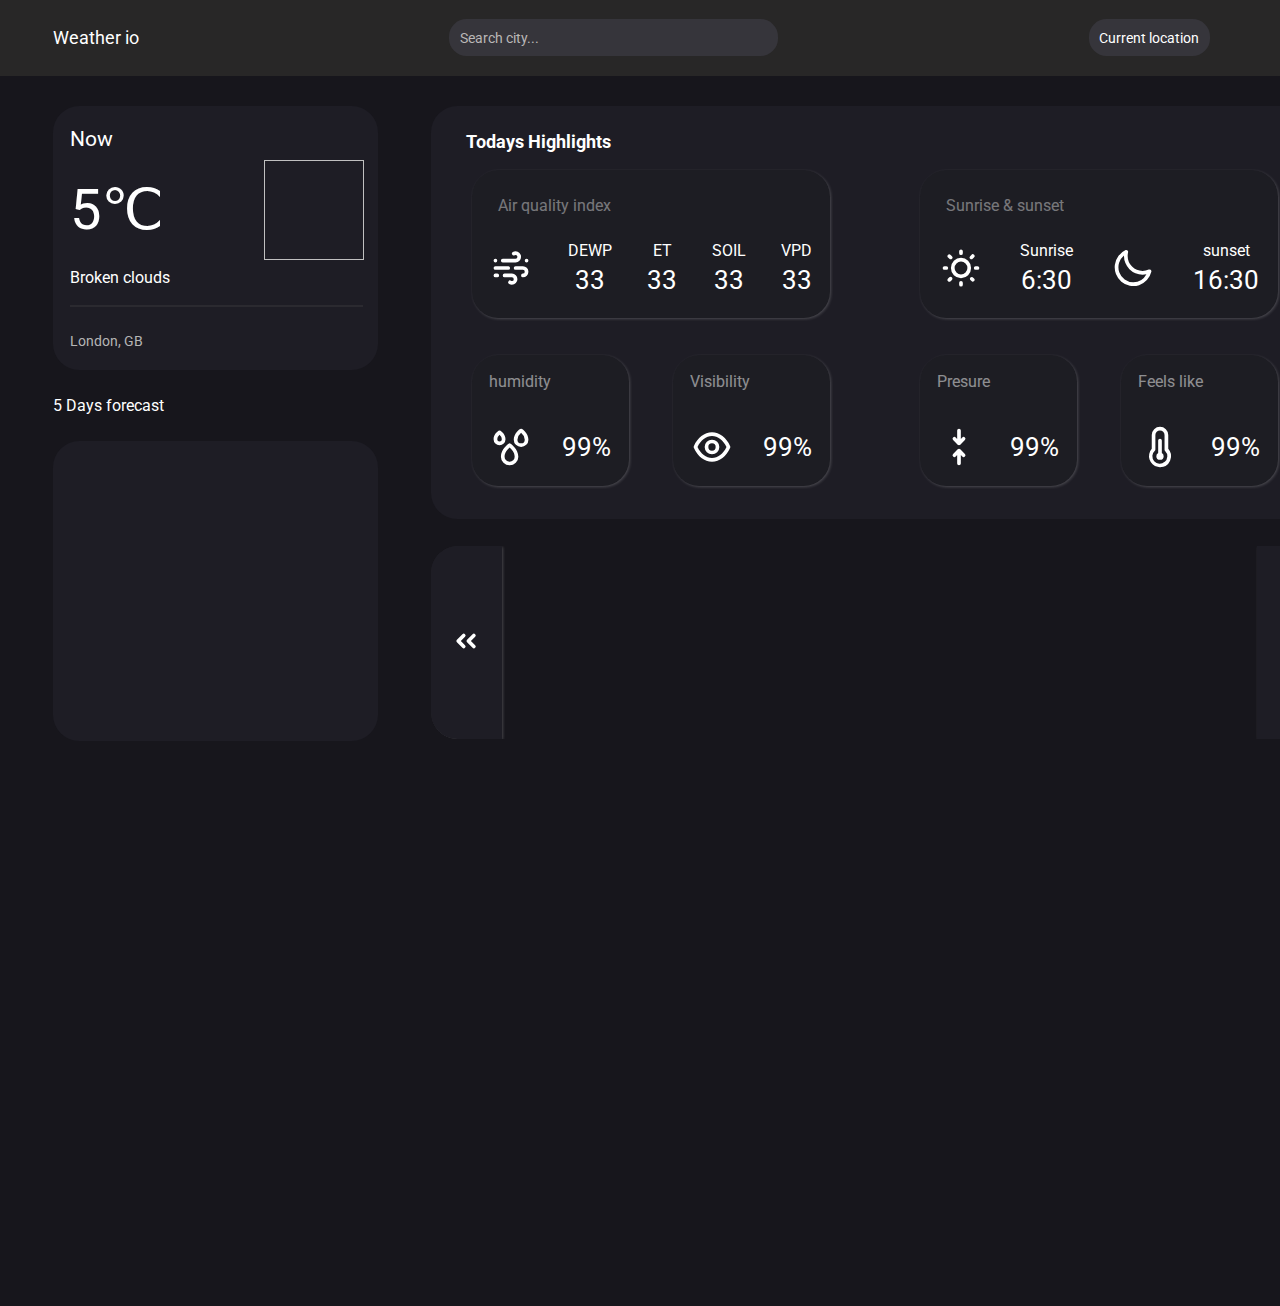
==== index.html @ 7c9d4361 "Add files via upload" ====
<!DOCTYPE html>
<html lang="en">

<head>
    <meta charset="UTF-8">
    <link rel="preconnect" href="https://fonts.googleapis.com">
    <link rel="preconnect" href="https://fonts.gstatic.com" crossorigin>
    <link
        href="https://fonts.googleapis.com/css2?family=Roboto:ital,wght@0,100;0,300;0,400;0,500;0,700;0,900;1,100;1,300;1,400;1,500;1,700;1,900&display=swap"
        rel="stylesheet">
    <link rel="stylesheet" href="/src/styles/index.css">
    <link rel="stylesheet" href="/src/styles/response.css">
    <title>Weather App</title>
</head>
<script defer type="module" src="/src/scripts/index.js"></script>

<body>

    <header class="header">
        <div>Weather io</div>
        <input class="input-city" placeholder="Search city...">
        <button class="location-btn">Current location</button>
    </header>
    <div class="all-content-container">
        <div class="aside-container">
            <aside class="aside weather-now">
                <div>Now</div>
                <div class="temperature">
                    <span data-current-temperature_2m>5℃</span>
                    <img class="img" data-current-icon>
                </div>

                <div data-current-sky>Broken clouds</div>
                <div class="brake"></div>
                <div class="current-date"></div>
                <div class="location" data-current-location>London, GB</div>
            </aside>
            <div class="forecast">5 Days forecast</div>
            <aside class="aside weather-forecast">



            </aside>
        </div>
        <div class="main-container">
            <main class="main">
                <h3>Todays Highlights</h3>
                <div class="grid-format">
                    <div class="air-quality-index">
                        <div>Air quality index</div>
                        <div class="air-quality-flex">
                            <img class="icon" src="./public/icons/wind.svg">
                            <div>DEWP
                                <span data-current-dew_point_2m>33</span>
                            </div>
                            <div>
                                ET
                                <span data-current-evapotranspiration>33</span>
                            </div>
                            <div>
                                SOIL
                                <span data-current-soil_temperature_54cm>33</span>
                            </div>
                            <div>VPD
                                <span data-current-vapour_pressure_deficit>33</span>
                            </div>
                        </div>
                    </div>

                    <div class="box-sunset-sunrise">
                        <div>Sunrise & sunset</div>
                        <div class="sunrise-sunset-flex">
                            <img class="icon" src="./public/icons/brightness.svg">
                            <div>Sunrise
                                <span data-current-sunrise> 6:30</span>
                            </div>
                            <img class="icon" src="./public/icons/moon.svg">
                            <div>sunset
                                <span data-current-sunset> 16:30</span>
                            </div>
                        </div>
                    </div>

                    <div class="measurements-box">
                        <div class="unity-box">
                            <div>humidity</div>
                            <div class="measurement-flex">
                                <img class="icon" src="./public/icons/raindrops-alt.svg">
                                <span data-current-relative_humidity_2m>99%</span>
                            </div>
                        </div>

                        <div class="unity-box">
                            <div>Visibility</div>
                            <div class="measurement-flex">
                                <img class="icon" src="./public/icons/eye.svg">
                                <span data-current-visibility>99%</span>
                            </div>
                        </div>
                    </div>
                    <div class="measurements-box">
                        <div class="unity-box">
                            <div>Presure</div>
                            <div class="measurement-flex">
                                <img class="icon" src="./public/icons/compress-v.svg">
                                <span data-current-surface_pressure>99%</span>
                            </div>
                        </div>

                        <div class="unity-box">
                            <div>Feels like</div>
                            <div class="measurement-flex">
                                <img class="icon" src="./public/icons/temperature-three-quarter.svg">
                                <span data-current-apparent_temperature>99%</span>
                            </div>
                        </div>
                    </div>

                </div>
            </main>

            <nav class="today-forecast">
                <button class="btn btn-left"> <img class="icon" src="./public/icons/angle-double-left.svg"></button>
                <div class="slides">


                </div>
                <button class="btn btn-right"><img class="icon" src="./public/icons/angle-double-right.svg"></button>
            </nav>
        </div>
    </div>
</body>

</html>
---- src/styles/index.css ----
:root {
  --primary-color: rgb(30, 29, 37);
  --secondary-color: rgb(29, 29, 35);
}
* {
  padding: 0;
  margin: 0;
  font-family: "Roboto";
}

html {
  font-size: 62.5%;
}

body {
  color: white;
  background-color: rgb(23, 22, 28);
  height: 1200px;
}
/*
Font-size units
10 / 12 / 14 / 16 / 18 / 20 / 24 / 30 / 36 / 44 / 52
62 / 74 / 86 / 98

Spacing system
2 / 4 / 8 / 12 / 16 / 24 / 48 / 64 / 80 / 96 / 128
*/

.header {
  z-index: 2;
  padding: 0;
  position: fixed;
  top: 0;
  width: 100%;
  font-size: 2rem;
  display: flex;
  justify-content: space-between;
  align-items: center;
  height: 8.6rem;
  background-color: rgb(40, 39, 39);
}

.header > div {
  margin-left: 6rem;
}

.all-content-container {
  margin-top: 12rem;
  display: grid;
  grid-template-columns: 0.6fr 1fr;
  column-gap: 10rem;
}

.aside-container {
  display: flex;
  flex-direction: column;
  row-gap: 3rem;
}

.main-container {
  display: flex;
  flex-direction: column;
  row-gap: 3rem;
}

.input-city {
  padding-left: 2rem;
  background-color: rgb(54, 53, 59);
  color: white;
  font-size: 1.6rem;
  padding: 1.2rem;
  border: none;
  border-radius: 2rem;
  width: 35rem;
}

.input-city:focus {
  border: rgb(0, 0, 0);
}
.input-city::placeholder {
  color: rgb(186, 183, 183);
}

.location-btn {
  background-color: rgb(54, 53, 59);
  color: white;
  font-size: 1.6rem;
  border-radius: 2rem;
  border: none;
  padding: 1.2rem;
  margin-right: 8rem;
  cursor: pointer;
}

.location-btn:hover {
  background-color: rgb(48, 48, 52);
}

.aside {
  padding-left: 2rem;
  border-radius: 3rem;
  margin-left: 6rem;

  width: 35rem;
  background-color: rgb(30, 29, 37);
  height: 30rem;
}

.weather-now {
  font-size: 1.8rem;
  display: flex;
  flex-direction: column;
  justify-content: center;
  row-gap: 1rem;
}

.weather-now > div:first-child {
  font-size: 2.4rem;
}

.temperature {
  display: flex;
  align-items: center;
  column-gap: 6rem;
  font-size: 6.4rem;
}
.temperature > span {
  width: 16rem;
}

.forecast-img {
  width: 7rem;
}

.img {
  width: 100px;
  height: 100px;
}

.brake {
  border: solid 1px rgb(97, 97, 97);
  opacity: 0.2;
  width: 33rem;
  margin: 1rem 0rem;
}

.current-date,
.location {
  font-size: 1.6rem;
  color: rgb(181, 181, 181);
}
/*FORECAST */
.weather-forecast {
  width: 33rem;
  padding: 2rem;
  top: 53rem;
}

.forecast {
  margin-left: 6rem;
  font-size: 1.8rem;
}

.forecast-list {
  margin-top: 1.2rem;
  list-style-type: none;
  display: flex;
  justify-content: space-between;
  align-items: center;
  font-size: 1.8rem;
  color: rgb(178, 177, 177);
}
.forecast-list > li:first-child {
  font-size: 2.4rem;
  color: white;
}

.main {
  padding-bottom: 2rem;
  border-radius: 3rem;
  width: 70vw;
  height: 45rem;
  background-color: var(--primary-color);
}
.main > h3:first-child {
  position: relative;
  top: 3rem;
  left: 4rem;
  font-size: 2rem;
}

.grid-format {
  padding-top: 5rem;

  font-size: 1.8rem;
  height: 80%;
  display: grid;
  grid-template-columns: 1fr 1fr;
  justify-items: center;

  /* align-items: center; */
}

.box-sunset-sunrise,
.air-quality-index {
  margin-right: 1rem;

  display: flex;
  flex-direction: column;

  width: 60rem;
  height: 80%;
  border-radius: 3rem;
  background-color: var(--secondary-color);
  box-shadow: 1px 1px 3px rgba(255, 255, 255, 0.2);
}

.box-sunset-sunrise > div:first-child,
.air-quality-index > div:first-child {
  opacity: 0.4;
  margin: 3rem 0 0 3rem;
}

.sunrise-sunset-flex,
.air-quality-flex {
  margin-top: 3rem;
  margin-bottom: 3rem;
  display: flex;
  justify-content: space-around;
}
.sunrise-sunset-flex > div,
.air-quality-flex > div {
  display: flex;
  flex-direction: column;
  justify-content: center;
  align-items: center;
}

.sunrise-sunset-flex > div > span,
.air-quality-flex > div > span {
  margin-top: 0.5rem;
  font-size: 3rem;
}

.icon {
  width: 5rem;
}
.unit {
  font-size: 3rem;
}

.measurements-box {
  display: flex;
  column-gap: 5rem;
  margin-right: 1rem;
  justify-content: space-between;
}
.measurements-box > div {
  width: 23rem;
  background-color: var(--secondary-color);
  padding: 2rem;
  display: flex;
  flex-direction: column;
  justify-content: space-between;
  border-radius: 3rem;
  box-shadow: 1px 1px 3px rgba(255, 255, 255, 0.2);
}

.unity-box > div:first-child {
  opacity: 0.5;
}

.measurement-flex {
  align-items: center;
  display: flex;
  justify-content: space-between;
}
.measurement-flex > span {
  font-size: 4rem;
}

/*Sunset and sunrise*/

.today-forecast {
  font-size: 1.8rem;
  display: flex;
  justify-content: space-between;
  align-items: center;
  border-radius: 3rem;

  width: 70vw;
  height: 25rem;
  margin-right: 6rem;

  overflow: hidden;
}
.slides {
  position: relative;
  width: 60vw;
  overflow: hidden;
  height: 100%;
}

.list-today-forecast {
  background-color: var(--primary-color);
  box-shadow: 1px 1px 3px rgba(255, 255, 255, 0.2);
  border-radius: 2rem;
  display: flex;
  flex-direction: column;
  position: absolute;
  height: 99%;
  width: 9.5vw;
  list-style-type: none;
  text-align: center;
  justify-content: space-around;
  /* transition-duration: 250ms; */
}

.btn {
  width: 8rem;
  height: 100%;
  background-color: var(--primary-color);
  transition: background-color 1s ease;
  transition: scale 0.1s ease-in;
  cursor: pointer;
  border: none;
  box-shadow: 1px 1px 3px rgba(255, 255, 255, 0.2);
}
.btn:hover {
  background-color: rgb(29, 19, 67);
}
.btn:active {
  scale: 0.95;
}

.btn-left {
  border-radius: 3rem 0rem 0rem 3rem;
}
.btn-right {
  border-radius: 0rem 3rem 3rem 0rem;
}
---- src/styles/response.css ----
@media screen and (max-width: 112em) {
  html {
    font-size: 53%;
  }
  .main {
  }

  .grid-format {
    grid-template-columns: 50% 50%;
  }
  .box-sunset-sunrise,
  .air-quality-index {
    width: 80%;
  }
  .measurements-box {
    width: 80%;
  }
}

@media screen and (max-width: 100em) {
  html {
    font-size: 55%;
  }
  .all-content-container {
    column-gap: 6rem;
  }

  .unit {
    font-size: 2rem;
  }

  .slides {
    width: 58vw;
  }
  .measurement-flex > span {
    font-size: 3rem;
  }
}

@media screen and (max-width: 88em) {
  .slides {
    width: 57vw;
  }
  .today-forecast {
    height: 22rem;
  }
  .list-today-forecast {
    width: 9vw;
  }
}

/* @media screen and (max-width: 76em) {
  html {
    font-size: 62.5%;
  }
} */

@media screen and (max-width: 62.5em) {
  .all-content-container {
    grid-template-columns: 1fr;
    justify-items: center;
    row-gap: 6rem;
  }
  .main-container {
    width: 70vw;
  }

  .aside-container {
    width: 70vw;
    flex-direction: row;
    justify-content: space-between;
  }
  .aside {
    margin: 0;
  }
  .weather-now {
    height: 100%;
  }
  .forecast {
    display: none;
  }
}
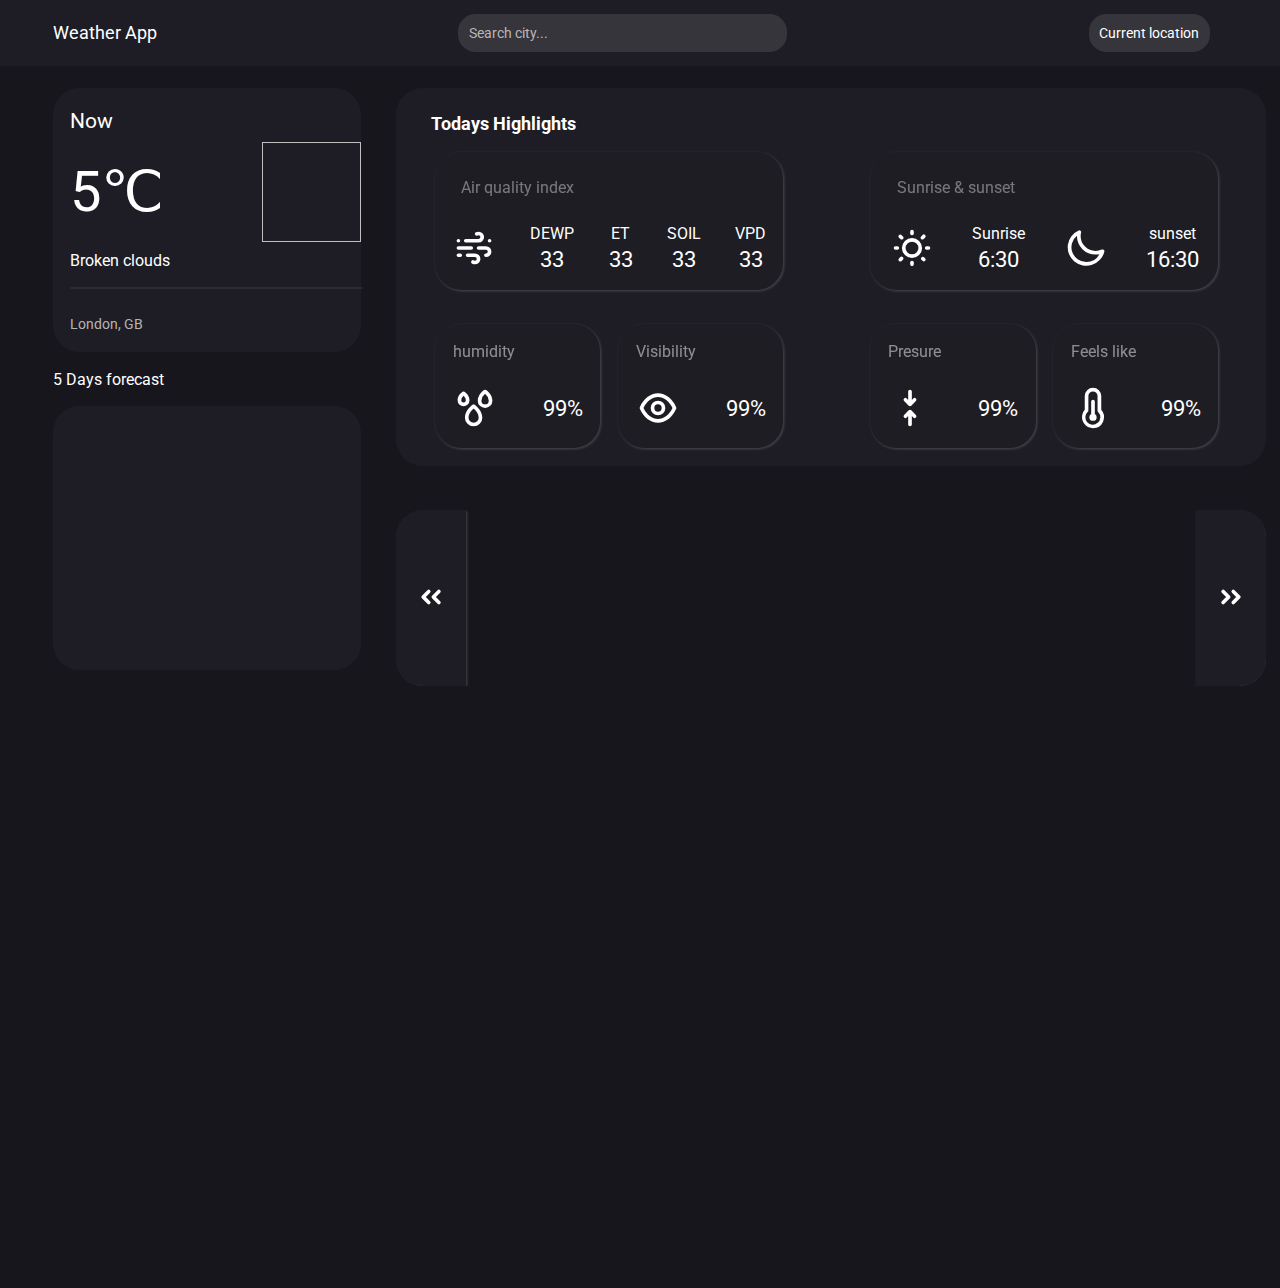
==== commit 092e153e: "Add files via upload" ====
--- a/index.html
+++ b/index.html
@@ -8,16 +8,16 @@
     <link
         href="https://fonts.googleapis.com/css2?family=Roboto:ital,wght@0,100;0,300;0,400;0,500;0,700;0,900;1,100;1,300;1,400;1,500;1,700;1,900&display=swap"
         rel="stylesheet">
-    <link rel="stylesheet" href="/src/styles/index.css">
-    <link rel="stylesheet" href="/src/styles/response.css">
+    <link rel="stylesheet" href="./src/styles/index.css">
+    <link rel="stylesheet" href="./src/styles/response.css">
     <title>Weather App</title>
 </head>
-<script defer type="module" src="/src/scripts/index.js"></script>
+<script defer type="module" src="./src/scripts/index.js"></script>
 
 <body>
 
     <header class="header">
-        <div>Weather io</div>
+        <div>Weather App</div>
         <input class="input-city" placeholder="Search city...">
         <button class="location-btn">Current location</button>
     </header>
--- a/src/styles/index.css
+++ b/src/styles/index.css
@@ -36,8 +36,8 @@
   display: flex;
   justify-content: space-between;
   align-items: center;
-  height: 8.6rem;
-  background-color: rgb(40, 39, 39);
+  height: 7.5rem;
+  background-color: rgba(30, 29, 37, 1);
 }
 
 .header > div {
@@ -45,7 +45,7 @@
 }
 
 .all-content-container {
-  margin-top: 12rem;
+  margin-top: 10rem;
   display: grid;
   grid-template-columns: 0.6fr 1fr;
   column-gap: 10rem;
@@ -299,6 +299,14 @@
   width: 60vw;
   overflow: hidden;
   height: 100%;
+  -webkit-mask: linear-gradient(
+    90deg,
+    transparent,
+    white 10%,
+    white 90%,
+    transparent
+  );
+  mask: linear-gradient(90deg, transparent, white 20%, white 80%, transparent);
 }
 
 .list-today-forecast {
@@ -339,3 +347,56 @@
 .btn-right {
   border-radius: 0rem 3rem 3rem 0rem;
 }
+
+@keyframes slideLeft {
+  from {
+    transform: translateX(-400px);
+  }
+  to {
+    transform: translateX(0px);
+  }
+}
+
+@keyframes slideDown {
+  from {
+    transform: translateY(-600px);
+  }
+  to {
+    transform: translateX(0px);
+  }
+}
+
+@keyframes slideUp {
+  from {
+    transform: translateY(400px);
+  }
+  to {
+    transform: translateX(0px);
+  }
+}
+
+@keyframes slideRight {
+  from {
+    transform: translateX(400px);
+  }
+  to {
+    transform: translateX(0px);
+  }
+}
+
+.today-forecast {
+  animation-name: slideUp;
+  animation-duration: 1.5s;
+  animation-timing-function: ease-out;
+}
+.main {
+  animation-name: slideDown;
+  animation-duration: 1.5s;
+  animation-timing-function: ease-out;
+}
+
+.aside-container {
+  animation-name: slideLeft;
+  animation-duration: 1.5s;
+  animation-timing-function: ease-out;
+}
--- a/src/styles/response.css
+++ b/src/styles/response.css
@@ -1,8 +1,6 @@
 @media screen and (max-width: 112em) {
   html {
     font-size: 53%;
-  }
-  .main {
   }
 
   .grid-format {
@@ -28,7 +26,31 @@
   .unit {
     font-size: 2rem;
   }
-
+  .main-container {
+    row-gap: 5rem;
+    width: 68vw;
+  }
+  .main {
+    width: 100%;
+    height: 42rem;
+    padding-bottom: 1rem;
+  }
+
+  .sunrise-sunset-flex,
+  .air-quality-flex {
+    border-top: 0.5rem;
+  }
+  .aside-container {
+    row-gap: 2rem;
+  }
+  .aside {
+    padding-top: 0rem;
+    padding-bottom: 0rem;
+  }
+  .today-forecast {
+    width: 100%;
+    height: 20rem;
+  }
   .slides {
     width: 58vw;
   }
@@ -38,15 +60,36 @@
 }
 
 @media screen and (max-width: 88em) {
+  .all-content-container {
+    column-gap: 4rem;
+  }
+  .aside {
+    max-width: 33rem;
+  }
+
+  .weather-forecast {
+    width: 31rem;
+  }
+
   .slides {
     width: 57vw;
   }
-  .today-forecast {
-    height: 22rem;
-  }
+  .measurements-box {
+    column-gap: 2rem;
+  }
+
   .list-today-forecast {
     width: 9vw;
   }
+
+  .sunrise-sunset-flex > div > span,
+  .air-quality-flex > div > span {
+    margin-top: 0.5rem;
+    font-size: 2.5rem;
+  }
+  .measurement-flex > span {
+    font-size: 2.5rem;
+  }
 }
 
 /* @media screen and (max-width: 76em) {
@@ -55,28 +98,147 @@
   }
 } */
 
-@media screen and (max-width: 62.5em) {
+@media screen and (max-width: 70em) {
+  html {
+    font-size: 50%;
+  }
+
+  .header {
+    height: 20rem;
+    font-size: 6rem;
+  }
+  .input-city {
+    font-size: 3rem;
+    padding: 2.5rem;
+  }
+  .location-btn {
+    padding: 2.5rem;
+    font-size: 3rem;
+  }
+
+  .aside {
+    font-size: 5rem;
+    width: 45rem;
+  }
+  .temperature {
+    column-gap: 15rem;
+    font-size: 10rem;
+  }
+  .brake {
+    width: 95%;
+  }
+  .current-date,
+  .location {
+    font-size: 3rem;
+  }
+
   .all-content-container {
+    margin-top: 25rem;
     grid-template-columns: 1fr;
     justify-items: center;
-    row-gap: 6rem;
+    row-gap: 6em;
   }
   .main-container {
-    width: 70vw;
+    width: 90vw;
   }
 
   .aside-container {
-    width: 70vw;
+    height: 50rem;
+    width: 90vw;
     flex-direction: row;
     justify-content: space-between;
   }
+
   .aside {
     margin: 0;
+    max-width: 50rem;
   }
   .weather-now {
     height: 100%;
+    width: 150rem;
+  }
+  .weather-now > div:first-child {
+    font-size: 5rem;
+  }
+  .weather-forecast {
+    width: 50rem;
+    height: 100%;
   }
   .forecast {
     display: none;
-  }
-}
+    width: 0px;
+  }
+  .forecast-list {
+    font-size: 3rem;
+    margin-top: 1.5rem;
+  }
+
+  .forecast-list > li:first-child {
+    font-size: 4.5rem;
+  }
+
+  /* MAIN */
+  .main-container {
+    height: 200dvh;
+  }
+  .main {
+    height: 132rem;
+  }
+  .grid-format {
+    font-size: 3.5rem;
+    grid-template-columns: 100%;
+    height: 90%;
+  }
+  .icon {
+    width: 10rem;
+  }
+  .box-sunset-sunrise,
+  .air-quality-index {
+    height: 25rem;
+  }
+  .main > h3:first-child {
+    font-size: 4rem;
+    margin: 2rem 2rem;
+  }
+
+  .air-quality-flex > div > span,
+  .sunrise-sunset-flex > div > span {
+    font-size: 5rem;
+  }
+
+  .measurements-box {
+    height: 25rem;
+    width: 80%;
+  }
+  .unity-box {
+    max-width: 50rem;
+  }
+  .measurements-box > div {
+    width: 33rem;
+  }
+
+  .measurement-flex > span {
+    font-size: 7rem;
+  }
+  .measurements-box > div {
+    padding: 4rem;
+  }
+  .unit {
+    font-size: 5rem;
+  }
+
+  /* forecast hourly */
+  .today-forecast {
+    height: 40rem;
+  }
+  .slides {
+    width: 85%;
+  }
+  .list-today-forecast {
+    width: 20rem;
+    font-size: 4.5rem;
+  }
+  .forecast-img {
+    width: 13rem;
+  }
+}
